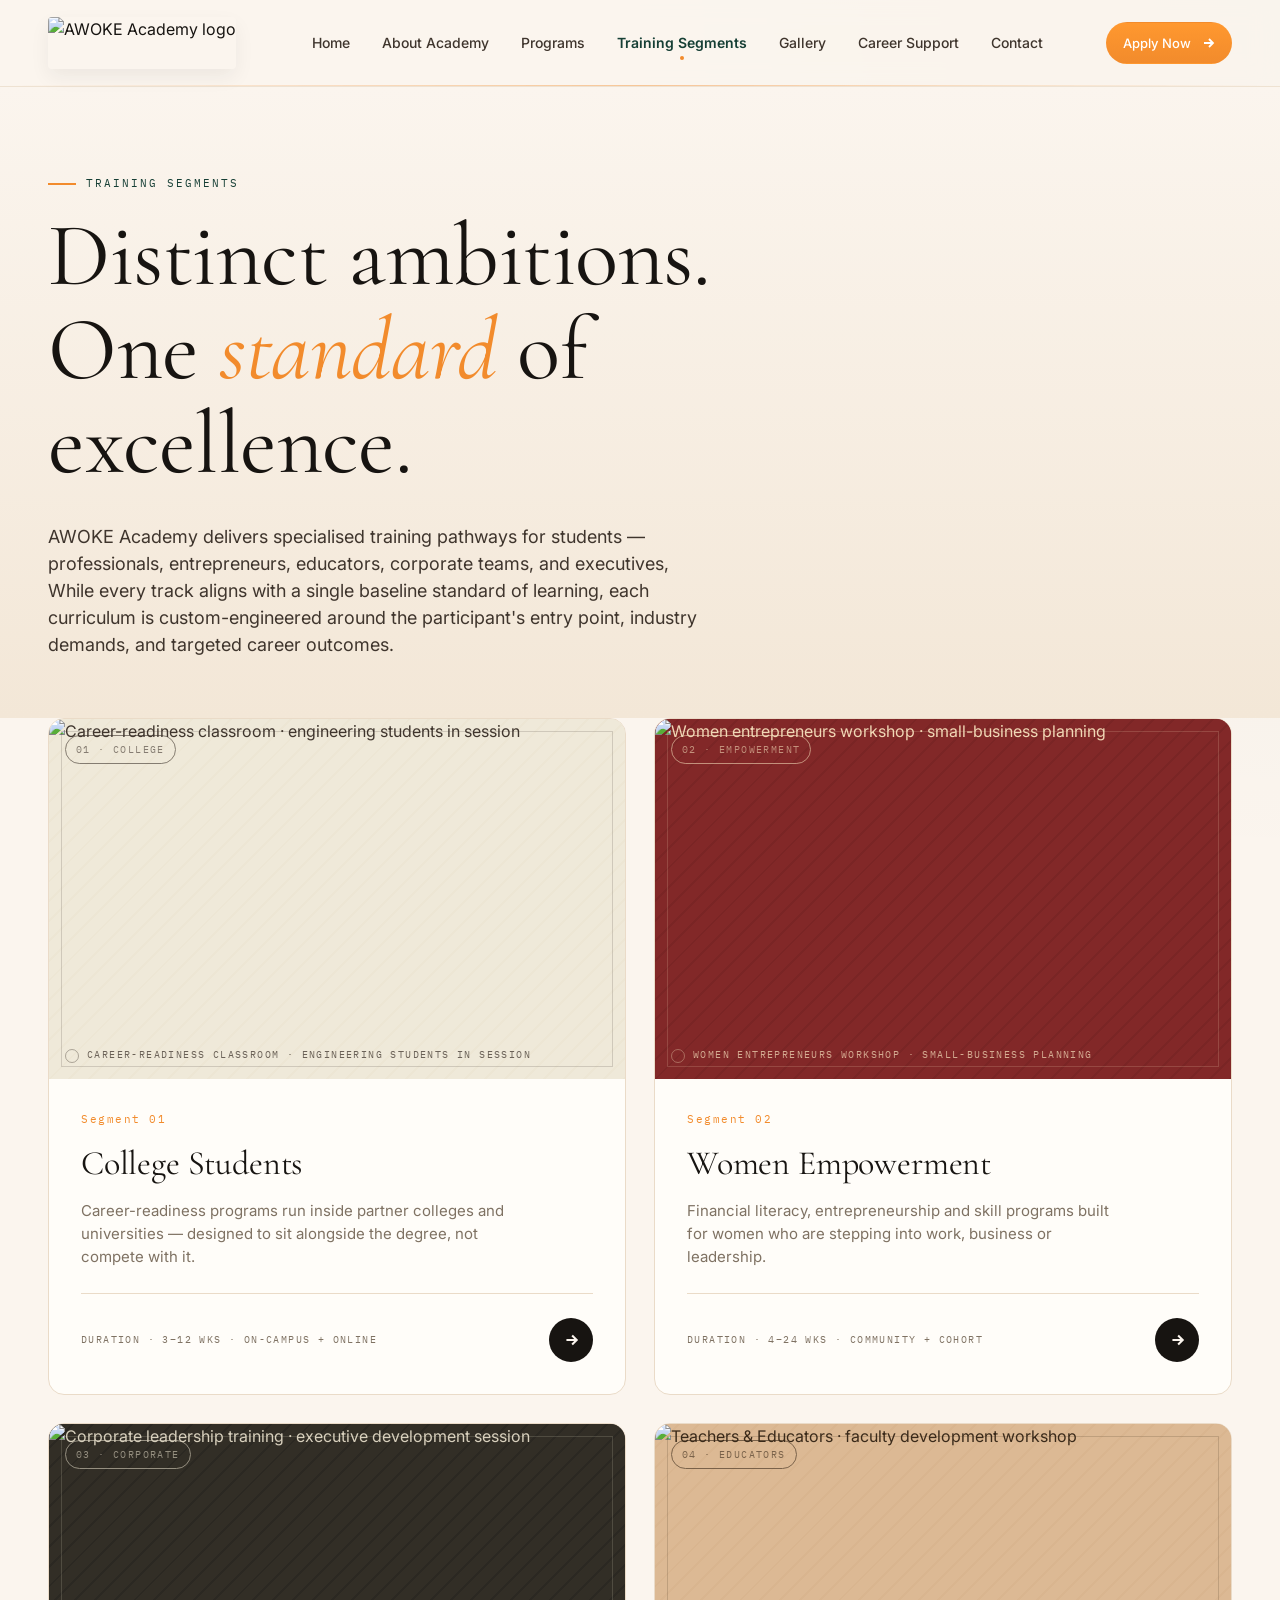
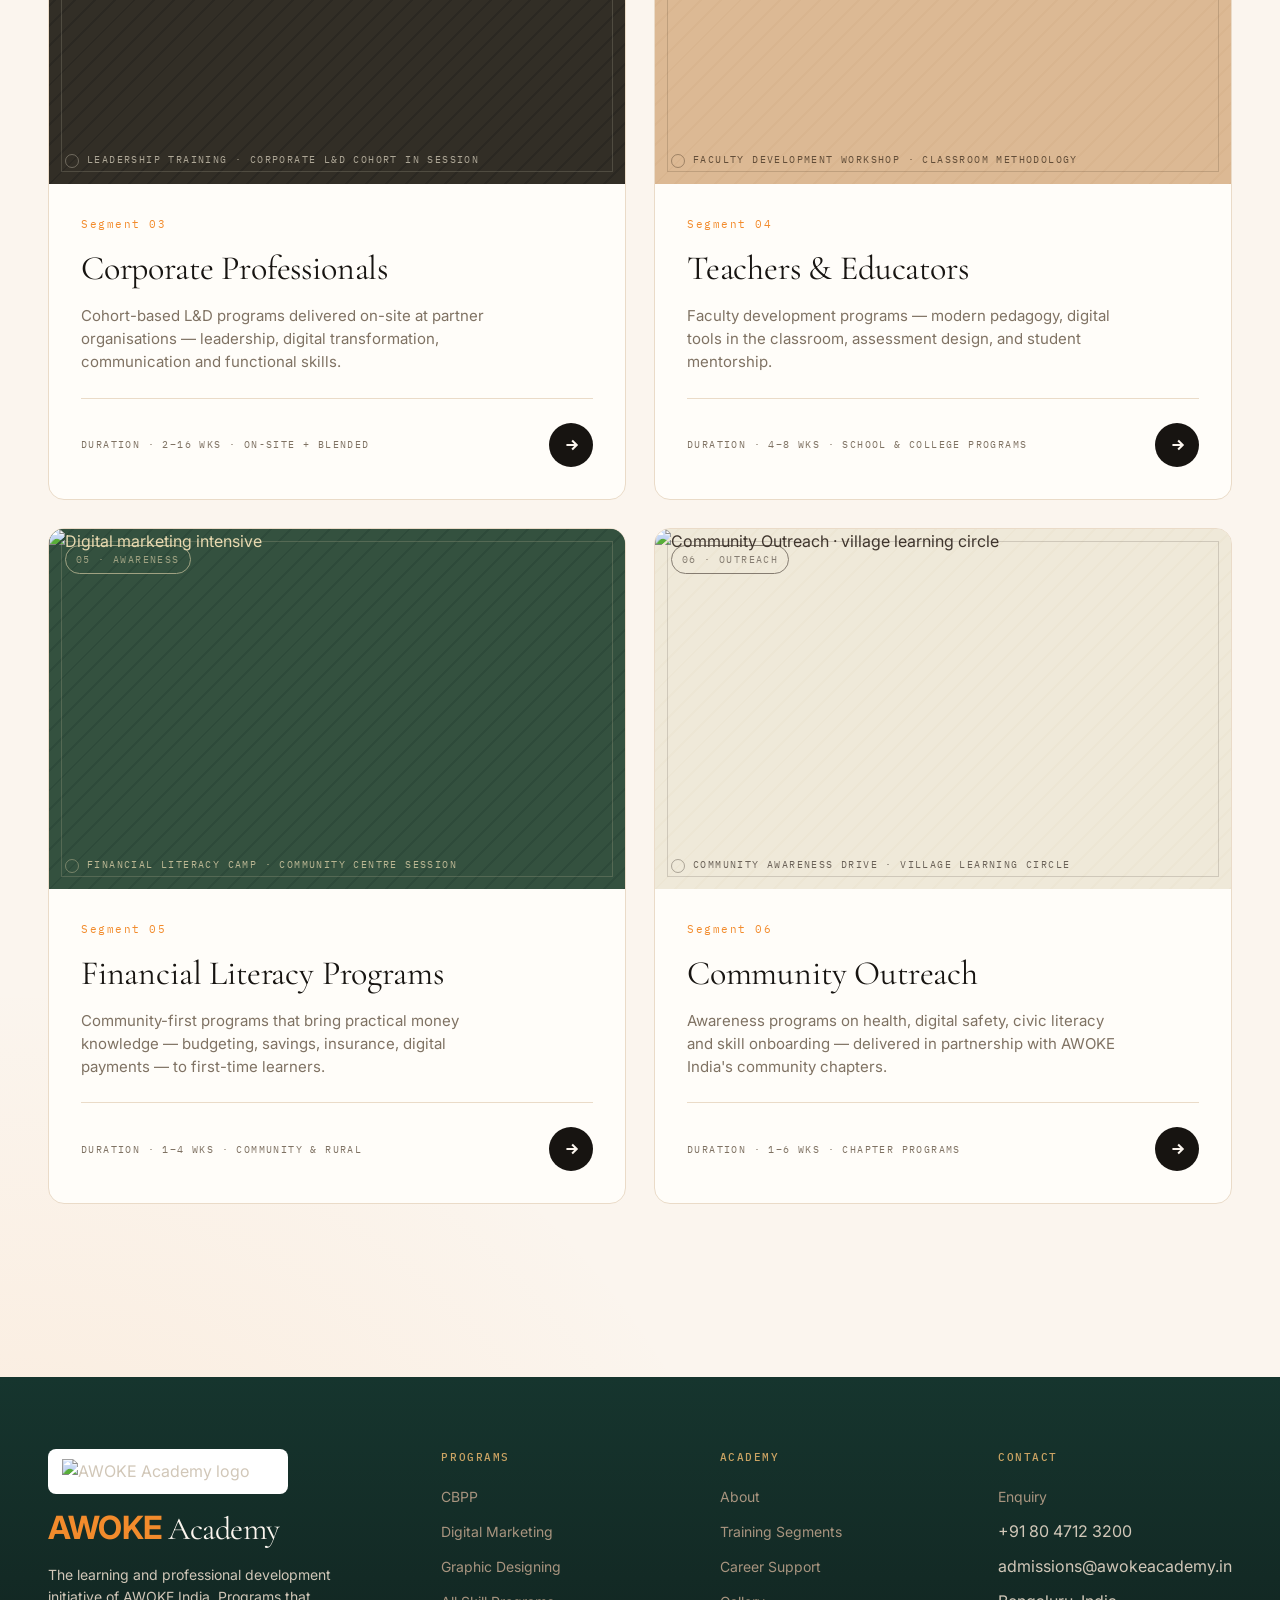
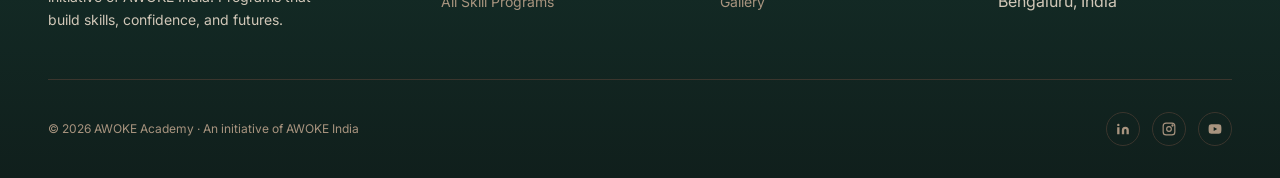
==== training-segments.html @ 103dbe8a "Add files via upload" ====
<!DOCTYPE html>
<html lang="en">
<head>
<meta charset="UTF-8">
<meta name="viewport" content="width=device-width, initial-scale=1.0">
<title>Training Segments — AWOKE Academy</title>
<link rel="stylesheet" href="styles.css">
</head>
<body data-screen-label="02 Training Segments">

<!-- HEADER -->
<header class="site-header">
  <div class="wrap row">
    <a href="index.html" class="logo" aria-label="AWOKE Academy home">
      <img src="assets/awoke-academy-logo.png" alt="AWOKE Academy logo">
      <span class="logo-lockup">
      </span>
    </a>
    <nav class="primary" aria-label="Primary">
      <a href="index.html" >Home</a>
      <a href="#about">About Academy</a>
      <a href="#programs">Programs</a>
      <a href="training-segments.html" class="active">Training Segments</a>
      <a href="#gallery">Gallery</a>
      <a href="#career">Career Support</a>
      <a href="index.html#contact">Contact</a>
    </nav>
    <a href="index.html#contact" class="btn primary sm">
      Apply Now
      <svg class="arrow" width="14" height="14" viewBox="0 0 14 14" fill="none" stroke="currentColor" stroke-width="1.8"><path d="M3 7h8M8 3l4 4-4 4"/></svg>
    </a>
  </div>
</header>

<!-- SEGMENT HERO -->
<section class="segment-hero">
  <div class="wrap">
    <span class="eyebrow">Training Segments</span>
    <h1 class="serif mt-4">
      Distinct ambitions.<br>
      One <em style="font-style:italic; color:var(--accent);">standard</em> of excellence.
    </h1>
    <p class="lede mt-8" style="max-width:60ch;">
      AWOKE Academy delivers specialised training pathways for students —
      professionals, entrepreneurs, educators, corporate teams, and executives,
      While every track aligns with a single baseline standard of learning,
      each curriculum is custom-engineered around the participant's entry point,
      industry demands, and targeted career outcomes.
    </p>
  </div>
</section>

<!-- SEGMENT GRID -->
<section class="tight" style="padding-top:0;">
  <div class="wrap">
    <div class="segments-grid">

      <!-- 1 -->
      <article class="segment-card" data-open="students">
        <div class="photo">
          <img src="Images/Classroom5.png" alt="Career-readiness classroom · engineering students in session">
          <span class="tag">01 · College</span>
          <span class="cap">Career-readiness classroom · engineering students in session</span>
        </div>
        <div class="body">
          <span class="num">Segment 01</span>
          <h3 class="serif">College Students</h3>
          <p>Career-readiness programs run inside partner colleges and universities — designed to sit alongside the degree, not compete with it.</p>
          <div class="foot">
            <span class="meta">Duration · 3–12 wks · On-Campus + Online</span>
            <span class="arrow-btn"><svg width="16" height="16" viewBox="0 0 14 14" fill="none" stroke="currentColor" stroke-width="1.8"><path d="M3 7h8M8 3l4 4-4 4"/></svg></span>
          </div>
        </div>
      </article>

      <!-- 2 -->
      <article class="segment-card" data-open="women">
        <div class="photo maroon">
        <img src="Images/discussion_pic.png"  alt="Women entrepreneurs workshop · small-business planning">
          <span class="tag">02 · Empowerment</span>
          <span class="cap">Women entrepreneurs workshop · small-business planning</span>
        </div>
        <div class="body">
          <span class="num">Segment 02</span>
          <h3 class="serif">Women Empowerment</h3>
          <p>Financial literacy, entrepreneurship and skill programs built for women who are stepping into work, business or leadership.</p>
          <div class="foot">
            <span class="meta">Duration · 4–24 wks · Community + Cohort</span>
            <span class="arrow-btn"><svg width="16" height="16" viewBox="0 0 14 14" fill="none" stroke="currentColor" stroke-width="1.8"><path d="M3 7h8M8 3l4 4-4 4"/></svg></span>
          </div>
        </div>
      </article>

      <!-- 3 -->
      <article class="segment-card" data-open="corporate">
        <div class="photo dark">
          <img src="Images/Training.png" alt="Corporate leadership training · executive development session">
          <span class="tag">03 · Corporate</span>
          <span class="cap">Leadership training · corporate L&amp;D cohort in session</span>
        </div>
        <div class="body">
          <span class="num">Segment 03</span>
          <h3 class="serif">Corporate Professionals</h3>
          <p>Cohort-based L&amp;D programs delivered on-site at partner organisations — leadership, digital transformation, communication and functional skills.</p>
          <div class="foot">
            <span class="meta">Duration · 2–16 wks · On-Site + Blended</span>
            <span class="arrow-btn"><svg width="16" height="16" viewBox="0 0 14 14" fill="none" stroke="currentColor" stroke-width="1.8"><path d="M3 7h8M8 3l4 4-4 4"/></svg></span>
          </div>
        </div>
      </article>

      <!-- 4 -->
      <article class="segment-card" data-open="teachers">
        <div class="photo warm">
          <img src="Images/Finance.png" alt="Teachers &amp; Educators · faculty development workshop">
          <span class="tag">04 · Educators</span>
          <span class="cap">Faculty development workshop · classroom methodology</span>
        </div>
        <div class="body">
          <span class="num">Segment 04</span>
          <h3 class="serif">Teachers &amp; Educators</h3>
          <p>Faculty development programs — modern pedagogy, digital tools in the classroom, assessment design, and student mentorship.</p>
          <div class="foot">
            <span class="meta">Duration · 4–8 wks · School &amp; College Programs</span>
            <span class="arrow-btn"><svg width="16" height="16" viewBox="0 0 14 14" fill="none" stroke="currentColor" stroke-width="1.8"><path d="M3 7h8M8 3l4 4-4 4"/></svg></span>
          </div>
        </div>
      </article>

      <!-- 5 -->
      <article class="segment-card" data-open="financial">
        <div class="photo forest">
          <img src="Images/Discussion.jpeg" alt="Digital marketing intensive">
          <span class="tag">05 · Awareness</span>
          <span class="cap">Financial literacy camp · community centre session</span>
        </div>
        <div class="body">
          <span class="num">Segment 05</span>
          <h3 class="serif">Financial Literacy Programs</h3>
          <p>Community-first programs that bring practical money knowledge — budgeting, savings, insurance, digital payments — to first-time learners.</p>
          <div class="foot">
            <span class="meta">Duration · 1–4 wks · Community &amp; Rural</span>
            <span class="arrow-btn"><svg width="16" height="16" viewBox="0 0 14 14" fill="none" stroke="currentColor" stroke-width="1.8"><path d="M3 7h8M8 3l4 4-4 4"/></svg></span>
          </div>
        </div>
      </article>

      <!-- 6 -->
      <article class="segment-card" data-open="community">
        <div class="photo">
          <img src="Images/Girls with Laptop.png" alt="Community Outreach · village learning circle">
          <span class="tag">06 · Outreach</span>
          <span class="cap">Community awareness drive · village learning circle</span>
        </div>
        <div class="body">
          <span class="num">Segment 06</span>
          <h3 class="serif">Community Outreach</h3>
          <p>Awareness programs on health, digital safety, civic literacy and skill onboarding — delivered in partnership with AWOKE India's community chapters.</p>
          <div class="foot">
            <span class="meta">Duration · 1–6 wks · Chapter Programs</span>
            <span class="arrow-btn"><svg width="16" height="16" viewBox="0 0 14 14" fill="none" stroke="currentColor" stroke-width="1.8"><path d="M3 7h8M8 3l4 4-4 4"/></svg></span>
          </div>
        </div>
      </article>

    </div>
  </div>
</section>

<!-- ============================================================
     FOOTER
     ============================================================ -->
<footer class="site-footer">
  <div class="wrap">
    <div class="footer-grid">
      <div class="footer-brand">
        <img src="assets/awoke-academy-logo.png" alt="AWOKE Academy logo">
        <h3><span style="color:var(--accent); font-family:var(--sans); font-weight:700;">AWOKE</span> Academy</h3>
        <p>The learning and professional development initiative of AWOKE India. Programs that build skills, confidence, and futures.</p>
      </div>
      <div class="footer-col">
        <h5>Programs</h5>
        <ul>
          <li><a href="index.html#programs">CBPP</a></li>
          <li><a href="index.html#programs">Digital Marketing</a></li>
          <li><a href="index.html#programs">Graphic Designing</a></li>
          <li><a href="index.html#skills">All Skill Programs</a></li>
        </ul>
      </div>
      <div class="footer-col">
        <h5>Academy</h5>
        <ul>
          <li><a href="index.html#about">About</a></li>
          <li><a href="training-segments.html">Training Segments</a></li>
          <li><a href="index.html#career">Career Support</a></li>
          <li><a href="index.html#gallery">Gallery</a></li>
        </ul>
      </div>
      <div class="footer-col">
        <h5>Contact</h5>
        <ul>
          <li><a href="index.html#contact">Enquiry</a></li>
          <li>+91 80 4712 3200</li>
          <li>admissions@awokeacademy.in</li>
          <li>Bengaluru, India</li>
        </ul>
      </div>
    </div>
    <div class="footer-bottom">
      <div>© 2026 AWOKE Academy · An initiative of AWOKE India</div>
      <div class="socials">
        <a href="#" aria-label="LinkedIn"><svg width="14" height="14" viewBox="0 0 24 24" fill="currentColor"><path d="M16 8a6 6 0 0 1 6 6v7h-4v-7a2 2 0 0 0-4 0v7h-4v-7a6 6 0 0 1 6-6zM2 9h4v12H2zM4 3a2 2 0 1 1 0 4 2 2 0 0 1 0-4z"/></svg></a>
        <a href="#" aria-label="Instagram"><svg width="14" height="14" viewBox="0 0 24 24" fill="none" stroke="currentColor" stroke-width="2"><rect x="2" y="2" width="20" height="20" rx="5"/><circle cx="12" cy="12" r="4"/><circle cx="18" cy="6" r="1" fill="currentColor"/></svg></a>
        <a href="#" aria-label="YouTube"><svg width="14" height="14" viewBox="0 0 24 24" fill="currentColor"><path d="M22.54 6.42a2.78 2.78 0 0 0-1.94-2C18.88 4 12 4 12 4s-6.88 0-8.6.46A2.78 2.78 0 0 0 1.46 6.42 29 29 0 0 0 1 12a29 29 0 0 0 .46 5.58 2.78 2.78 0 0 0 1.94 2C5.12 20 12 20 12 20s6.88 0 8.6-.46a2.78 2.78 0 0 0 1.94-2A29 29 0 0 0 23 12a29 29 0 0 0-.46-5.58zM9.75 15.5v-7l6 3.5-6 3.5z"/></svg></a>
      </div>
    </div>
  </div>
</footer>

<!-- ============================================================
     MODAL — SEGMENT DETAIL VIEW
     ============================================================ -->
<div class="modal-scrim" id="scrim" role="dialog" aria-modal="true" aria-labelledby="modal-title">
  <div class="modal" id="modal" style="position:relative;">
    <button class="modal-close" id="closeBtn" aria-label="Close">
      <svg width="18" height="18" viewBox="0 0 24 24" fill="none" stroke="currentColor" stroke-width="2"><path d="M18 6L6 18M6 6l12 12"/></svg>
    </button>
    <div id="modalContent"></div>
  </div>
</div>

<script>
const SEGMENTS = {
  students: {
    eyebrow: 'Segment 01 · College Students',
    title: 'Career readiness that begins on campus.',
    intro: `We partner with colleges to bring career-readiness programs directly into the classroom — bridging the gap between what a degree teaches and what a first role demands. Programs are delivered on-campus in cohort mode, with follow-through mentorship, portfolio building and placement support.`,
    photos: [
      { cls: '', tag: 'On Campus', cap: 'Career-readiness class in engineering college hall' },
      { cls: 'warm', tag: 'Workshop', cap: 'Communication skills workshop · role-play round' },
      { cls: 'maroon', tag: 'Placement', cap: 'Mock interview session · panel format' }
    ],
    areas: [
      'Resume, LinkedIn and personal-brand fundamentals',
      'Aptitude, reasoning and interview problem-solving',
      'Communication, presentation and group discussion practice',
      'Domain-specific skill primers (BFSI, tech, design, marketing)',
      'Live capstone projects with partner organisations',
      'Career counselling and long-term mentorship access'
    ],
    highlights: [
      { k: '35+', v: 'Partner colleges across India' },
      { k: '12', v: 'Cohorts run in the last academic year' },
      { k: '3–12', v: 'Weeks · flexible program lengths' },
      { k: 'On + Online', v: 'Hybrid delivery mode' }
    ]
  },
  women: {
    eyebrow: 'Segment 02 · Women Empowerment',
    title: 'Skills, confidence and the road to independence.',
    intro: `Programs designed with, and for, women stepping into work, business or leadership. From financial literacy for first-time earners to entrepreneurship tracks for small-business owners, this segment is grounded in AWOKE India's mission of access, awareness and awakening.`,
    photos: [
      { cls: 'maroon', tag: 'Empowerment', cap: 'Women entrepreneurs cohort · business planning workshop' },
      { cls: 'warm', tag: 'Community', cap: 'Financial literacy circle · community centre' },
      { cls: '', tag: 'Certification', cap: 'Certification ceremony · women graduates' }
    ],
    areas: [
      'Personal and household financial literacy',
      'Digital payments, banking and safe online transactions',
      'Small-business fundamentals — pricing, accounts, sales',
      'Entrepreneurship track — from idea to first customer',
      'Confidence, communication and public-speaking practice',
      'Community, network and long-term mentorship support'
    ],
    highlights: [
      { k: '18+', v: 'Community centres reached' },
      { k: '900+', v: 'Women participants over past year' },
      { k: '4–24', v: 'Weeks · program range' },
      { k: 'Chapter', v: 'Delivered with AWOKE India chapters' }
    ]
  },
  corporate: {
    eyebrow: 'Segment 03 · Corporate Professionals',
    title: 'Learning built around business outcomes.',
    intro: `Cohort-based L&D programs delivered on-site at partner organisations — bespoke curricula built around your team's real challenges, working alongside your HR and L&D leads to design outcomes-first learning experiences.`,
    photos: [
      { cls: 'dark', tag: 'On-Site', cap: 'Leadership workshop · corporate offsite' },
      { cls: '', tag: 'Blended', cap: 'Data literacy training · office training room' },
      { cls: 'forest', tag: 'Cohort', cap: 'Mid-management cohort · debrief round' }
    ],
    areas: [
      'Leadership and first-time manager development',
      'Communication, presentation and storytelling for business',
      'Data literacy, analytics and decision-making with data',
      'Digital transformation and AI-at-work basics',
      'Financial acumen for non-finance managers',
      'Bespoke functional skill tracks — designed on brief'
    ],
    highlights: [
      { k: '40+', v: 'Corporate partners engaged' },
      { k: 'Bespoke', v: 'Every program built to brief' },
      { k: '2–16', v: 'Weeks · flexible cohorts' },
      { k: 'On-Site', v: 'Delivered at your office' }
    ]
  },
  teachers: {
    eyebrow: 'Segment 04 · Teachers & Educators',
    title: 'Support for the people who shape everyone else.',
    intro: `Faculty development programs for school and college educators — modern pedagogy, digital tools in the classroom, assessment redesign and student mentorship. Delivered in partnership with school leadership and college departments.`,
    photos: [
      { cls: 'warm', tag: 'Faculty', cap: 'Faculty development day · methodology workshop' },
      { cls: '', tag: 'Digital', cap: 'Digital tools training · lab session' },
      { cls: 'maroon', tag: 'Community', cap: 'Educator network gathering · peer share' }
    ],
    areas: [
      'Modern pedagogy and active-learning techniques',
      'Digital tools for classrooms — from LMS to AI',
      'Assessment design, rubrics and feedback',
      'Mentorship, counselling and student wellbeing',
      'Content design for hybrid and online formats',
      'Peer network and educator community access'
    ],
    highlights: [
      { k: '25+', v: 'School & college partnerships' },
      { k: '400+', v: 'Educators trained in past year' },
      { k: '4–8', v: 'Weeks · program duration' },
      { k: 'Blended', v: 'On-site + online delivery' }
    ]
  },
  financial: {
    eyebrow: 'Segment 05 · Financial Literacy',
    title: 'Money knowledge, taken to where it\'s needed most.',
    intro: `Community-first programs that bring practical money knowledge — budgeting, savings, insurance, credit and digital payments — to first-time learners. Simple, plain-language, delivered where people are, in the languages they use.`,
    photos: [
      { cls: 'forest', tag: 'Community', cap: 'Financial literacy session · community centre' },
      { cls: '', tag: 'Rural', cap: 'Money-safety workshop · village learning circle' },
      { cls: 'warm', tag: 'Youth', cap: 'First-earners program · college students' }
    ],
    areas: [
      'Budgeting, savings and household money management',
      'Bank accounts, digital payments and safe transactions',
      'Insurance, credit and borrowing responsibly',
      'Investment basics — from RDs and MFs to SIPs',
      'Fraud awareness — phishing, scams and digital safety',
      'Money conversations for families and small groups'
    ],
    highlights: [
      { k: 'Free', v: 'Community programs at no cost' },
      { k: '30+', v: 'Districts covered' },
      { k: '1–4', v: 'Weeks · short-format' },
      { k: 'Multi-lingual', v: 'Delivered in local languages' }
    ]
  },
  community: {
    eyebrow: 'Segment 06 · Community Outreach',
    title: 'Awareness that meets people where they live.',
    intro: `AWOKE Academy's outreach segment brings short-format awareness programs to communities — health, digital safety, civic literacy and skill-onboarding — delivered in partnership with AWOKE India's on-ground chapters and volunteer network.`,
    photos: [
      { cls: '', tag: 'Outreach', cap: 'Community awareness drive · village square session' },
      { cls: 'maroon', tag: 'Youth', cap: 'Digital safety workshop · youth centre' },
      { cls: 'dark', tag: 'Health', cap: 'Health &amp; wellbeing session · community hall' }
    ],
    areas: [
      'Digital safety, privacy and everyday internet literacy',
      'Health, hygiene and preventive-care awareness',
      'Civic literacy — rights, entitlements and public services',
      'Skill-onboarding pathways for first-time earners',
      'Family &amp; community learning circles',
      'Volunteer-led follow-through with AWOKE India chapters'
    ],
    highlights: [
      { k: '60+', v: 'Community programs a year' },
      { k: 'Free', v: 'All outreach at zero cost' },
      { k: '1–6', v: 'Weeks · program length' },
      { k: 'Chapter-led', v: 'AWOKE India volunteers' }
    ]
  }
};

function renderSegment(key) {
  const s = SEGMENTS[key];
  if (!s) return '';
  return `
    <div class="sd-hero">
      <span class="eyebrow">${s.eyebrow}</span>
      <h2 class="serif" id="modal-title">${s.title}</h2>
      <p class="intro">${s.intro}</p>
    </div>
    <div class="sd-photos">
      ${s.photos.map(p => `
        <div class="photo ${p.cls}">
          <span class="tag">${p.tag}</span>
          <span class="cap">${p.cap}</span>
        </div>
      `).join('')}
    </div>
    <div class="sd-body">
      <div class="sd-block">
        <h4>Key Learning Areas</h4>
        <h3 class="serif">What you'll actually learn.</h3>
        <ul class="sd-list">
          ${s.areas.map(a => `<li>${a}</li>`).join('')}
        </ul>
      </div>
      <div class="sd-block">
        <h4>Program Highlights</h4>
        <h3 class="serif">The shape of the program.</h3>
        <div class="sd-highlights">
          ${s.highlights.map(h => `
            <div class="sd-hl">
              <div class="k serif">${h.k}</div>
              <div class="v">${h.v}</div>
            </div>
          `).join('')}
        </div>
      </div>
    </div>
    <div class="sd-cta">
      <p class="serif">Interested in bringing this program to your organisation or community?</p>
      <div class="flex gap-2">
        <a href="index.html#contact" class="btn primary">Enquire Now
          <svg class="arrow" width="14" height="14" viewBox="0 0 14 14" fill="none" stroke="currentColor" stroke-width="1.8"><path d="M3 7h8M8 3l4 4-4 4"/></svg>
        </a>
        <button class="btn ghost" onclick="closeModal()">Back to Segments</button>
      </div>
    </div>
  `;
}

const scrim = document.getElementById('scrim');
const modalContent = document.getElementById('modalContent');
const closeBtn = document.getElementById('closeBtn');

function openModal(key) {
  modalContent.innerHTML = renderSegment(key);
  scrim.classList.add('open');
  document.body.style.overflow = 'hidden';
  scrim.scrollTop = 0;
}
function closeModal() {
  scrim.classList.remove('open');
  document.body.style.overflow = '';
}
closeBtn.addEventListener('click', closeModal);
scrim.addEventListener('click', (e) => { if (e.target === scrim) closeModal(); });
document.addEventListener('keydown', (e) => { if (e.key === 'Escape') closeModal(); });

document.querySelectorAll('[data-open]').forEach(card => {
  card.addEventListener('click', () => openModal(card.dataset.open));
});
</script>

</body>
</html>
---- styles.css ----
/* =========================================================
   AWOKE Academy — Design System
   Warm institutional palette · Instrument Serif × Geist
   ========================================================= */

@import url('https://fonts.googleapis.com/css2?family=Cormorant+Garamond:wght@400;500;600;700&family=Inter:wght@300;400;500;600;700&family=IBM+Plex+Mono:wght@400;500&display=swap');

:root {
  --ink: #171411;
  --ink-2: #3f352d;
  --paper: #fbf5ee;
  --paper-2: #f3e7d7;
  --card: #fffdf9;
  --line: #eadbc8;
  --line-2: #d8c2aa;
  --muted: #7f7263;
  --muted-2: #a8947f;
  --accent: #f28b2c;
  --accent-dark: #dd7615;
  --gold: #caa363;
  --gold-soft: #edd4ae;
  --forest: #163f35;
  --forest-deep: #0f322a;

  --serif: 'Cormorant Garamond', 'Times New Roman', serif;
  --sans: 'Inter', -apple-system, system-ui, sans-serif;
  --mono: 'IBM Plex Mono', 'SF Mono', monospace;

  --radius-sm: 4px;
  --radius: 8px;
  --radius-lg: 16px;

  --shadow-sm: 0 1px 2px rgba(26, 24, 20, 0.04), 0 1px 3px rgba(26, 24, 20, 0.06);
  --shadow: 0 4px 12px rgba(26, 24, 20, 0.06), 0 2px 4px rgba(26, 24, 20, 0.04);
  --shadow-lg: 0 24px 48px -12px rgba(26, 24, 20, 0.18);

  --container: 1280px;
  --gutter: clamp(20px, 4vw, 48px);
}

* { box-sizing: border-box; margin: 0; padding: 0; }
html { scroll-behavior: smooth; }
body {
  font-family: var(--sans);
  background:
    radial-gradient(circle at top right, rgba(22, 63, 53, 0.06), transparent 24%),
    radial-gradient(circle at bottom left, rgba(242, 139, 44, 0.12), transparent 22%),
    var(--paper);
  color: var(--ink);
  font-size: 16px;
  line-height: 1.55;
  -webkit-font-smoothing: antialiased;
  text-rendering: optimizeLegibility;
}
a { color: inherit; text-decoration: none; }
button { font-family: inherit; cursor: pointer; border: none; background: none; color: inherit; }
img, svg { display: block; max-width: 100%; }

/* ---------- Typography ---------- */
.serif { font-family: var(--serif); font-weight: 400; letter-spacing: -0.005em; }
.mono { font-family: var(--mono); font-size: 12px; letter-spacing: 0.06em; text-transform: uppercase; color: var(--muted); }
.eyebrow {
  font-family: var(--mono);
  font-size: 11px;
  letter-spacing: 0.18em;
  text-transform: uppercase;
  color: var(--forest);
  display: inline-flex;
  align-items: center;
  gap: 10px;
}
.eyebrow::before {
  content: '';
  width: 28px; height: 2px;
  background: var(--accent);
}

h1, h2, h3, h4 { font-family: var(--serif); font-weight: 400; letter-spacing: -0.015em; line-height: 1.05; }
h1 { font-size: clamp(56px, 6.2vw, 90px); }
h2 { font-size: clamp(36px, 4.5vw, 60px); line-height: 1.02; }
h3 { font-size: clamp(24px, 2.4vw, 32px); line-height: 1.15; }
h4 { font-size: 20px; line-height: 1.25; }

.lede { font-size: 18px; line-height: 1.5; color: var(--ink-2); text-wrap: pretty; max-width: 60ch; }
.small { font-size: 13px; color: var(--muted); }

/* ---------- Layout ---------- */
.wrap { max-width: var(--container); margin: 0 auto; padding: 0 var(--gutter); }
section { padding: clamp(72px, 9vw, 128px) 0; }
section.tight { padding: clamp(48px, 6vw, 80px) 0; }
.divider { height: 1px; background: var(--line); }

/* ---------- Buttons ---------- */
.btn {
  display: inline-flex;
  align-items: center;
  gap: 10px;
  padding: 14px 22px;
  font-size: 14px;
  font-weight: 500;
  letter-spacing: 0.01em;
  border-radius: 999px;
  transition: transform .15s ease, background .15s ease, color .15s ease, box-shadow .15s ease;
  border: 1px solid transparent;
  white-space: nowrap;
}
.btn:hover { transform: translateY(-1px); }
.btn.primary { background: linear-gradient(180deg, #ff982f 0%, var(--accent) 100%); color: #fff; }
.btn.primary:hover { background: var(--accent-dark); box-shadow: 0 8px 20px rgba(138, 43, 43, 0.25); }
.btn.dark { background: linear-gradient(180deg, var(--forest) 0%, var(--forest-deep) 100%); color: var(--paper); box-shadow: 0 14px 28px rgba(22,63,53,.14); }
.btn.dark:hover { background: #000; }
.btn.ghost { border-color: rgba(23,20,17,.22); color: var(--ink); background: rgba(255,255,255,.76); backdrop-filter: blur(8px); }
.btn.ghost:hover { background: var(--ink); color: var(--paper); }
.btn.light { border-color: rgba(255,255,255,.4); color: #fff; background: transparent; }
.btn.light:hover { background: #fff; color: var(--ink); }
.btn.sm { padding: 10px 16px; font-size: 13px; }
.btn .arrow { transition: transform .2s ease; }
.btn:hover .arrow { transform: translateX(3px); }

.link-arrow {
  display: inline-flex;
  align-items: center;
  gap: 8px;
  font-size: 14px;
  font-weight: 500;
  color: var(--accent);
  border-bottom: 1px solid transparent;
  padding-bottom: 2px;
  transition: border-color .2s ease;
}
.link-arrow:hover { border-color: var(--accent); }
.link-arrow .arrow { transition: transform .2s ease; }
.link-arrow:hover .arrow { transform: translateX(3px); }

/* ---------- Placeholder Photo Blocks ----------
   Warm ivory with diagonal stripes + monospace caption
   describing the photo that should live here.
   -------------------------------------------- */
.photo {
  position: relative;
  background:
    repeating-linear-gradient(
      -45deg,
      #ede6d4 0 2px,
      #efe9d9 2px 14px
    );
  background-color: #ebe3cf;
  overflow: hidden;
  border-radius: var(--radius);
  color: var(--ink-2);
  isolation: isolate;
}
.photo.dark {
  background:
    repeating-linear-gradient(
      -45deg,
      #2b2822 0 2px,
      #322e26 2px 14px
    );
  background-color: #2b2822;
  color: #d8d0bd;
}
.photo.warm {
  background:
    repeating-linear-gradient(
      -45deg,
      #d9b58f 0 2px,
      #dcb994 2px 14px
    );
  background-color: #d0a97e;
  color: #3a2a1a;
}
.photo.maroon {
  background:
    repeating-linear-gradient(
      -45deg,
      #7a2525 0 2px,
      #822828 2px 14px
    );
  background-color: #7a2525;
  color: #f0d7b5;
}
.photo.forest {
  background:
    repeating-linear-gradient(
      -45deg,
      #2e4a3a 0 2px,
      #34513f 2px 14px
    );
  background-color: #2e4a3a;
  color: #e8d9b0;
}
.photo::after {
  content: '';
  position: absolute;
  inset: 12px;
  border: 1px solid currentColor;
  opacity: .18;
  border-radius: inherit;
  pointer-events: none;
}
.photo .cap {
  position: absolute;
  bottom: 16px;
  left: 16px;
  right: 16px;
  font-family: var(--mono);
  font-size: 10px;
  letter-spacing: 0.14em;
  text-transform: uppercase;
  opacity: 0.75;
  line-height: 1.6;
  display: flex;
  align-items: flex-end;
  gap: 8px;
}
.photo .cap::before {
  content: '';
  display: block;
  width: 12px;
  height: 12px;
  border: 1px solid currentColor;
  border-radius: 50%;
  flex-shrink: 0;
  opacity: .5;
}
.photo .tag {
  position: absolute;
  top: 16px;
  left: 16px;
  font-family: var(--mono);
  font-size: 10px;
  letter-spacing: 0.14em;
  text-transform: uppercase;
  padding: 6px 10px;
  border: 1px solid currentColor;
  border-radius: 999px;
  opacity: .6;
}

/* ---------- Header ---------- */
.site-header {
  position: sticky;
  top: 0;
  z-index: 50;
  background: rgba(251, 245, 238, 0.88);
  backdrop-filter: saturate(1.2) blur(14px);
  -webkit-backdrop-filter: saturate(1.2) blur(14px);
  border-bottom: 1px solid rgba(234,219,200,.75);
}
.site-header::after {
  content: '';
  position: absolute;
  inset: auto 0 0;
  height: 1px;
  background: linear-gradient(90deg, transparent, rgba(242,139,44,.45), transparent);
}
.site-header .row {
  display: flex;
  align-items: center;
  justify-content: space-between;
  gap: 24px;
  min-height: 86px;
  padding-top: 10px;
  padding-bottom: 10px;
}
.logo {
  display: inline-flex;
  align-items: center;
  gap: 14px;
}
.logo img {
  height: 52px;
  width: auto;
  border-radius: 4px;
  box-shadow: 0 8px 20px rgba(23,20,17,.06);
}
.logo-lockup {
  display: flex;
  flex-direction: column;
  gap: 2px;
}
.logo-title {
  display: inline-flex;
  align-items: baseline;
  gap: 8px;
  font-size: 30px;
  line-height: 1;
}
.logo .mark {
  font-family: var(--sans);
  font-weight: 700;
  font-size: 28px;
  letter-spacing: -0.04em;
  color: var(--accent);
}
.logo .academy-word {
  font-family: var(--serif);
  font-size: 34px;
  letter-spacing: -0.02em;
  color: var(--ink);
}
.logo .sub {
  font-family: var(--mono);
  font-size: 10px;
  letter-spacing: 0.18em;
  text-transform: uppercase;
  color: var(--muted);
}
nav.primary { display: flex; gap: 4px; align-items: center; flex-wrap: wrap; justify-content: center; }
nav.primary a {
  padding: 8px 14px;
  font-size: 14px;
  font-weight: 500;
  color: var(--ink-2);
  border-radius: 999px;
  transition: background .15s ease, color .15s ease;
  position: relative;
}
nav.primary a:hover { background: var(--paper-2); color: var(--ink); }
nav.primary a.active { color: var(--forest); font-weight: 600; }
nav.primary a.active::after {
  content: '';
  position: absolute;
  bottom: 2px;
  left: 50%;
  transform: translateX(-50%);
  width: 4px; height: 4px;
  background: var(--accent);
  border-radius: 50%;
}

/* ---------- Hero ---------- */
.hero {
  padding-top: clamp(48px, 6vw, 88px);
  padding-bottom: clamp(72px, 8vw, 120px);
  position: relative;
  overflow: hidden;
}
.hero::before {
  content: '';
  position: absolute;
  inset: -10% -8% auto auto;
  width: 420px;
  height: 420px;
  border-radius: 50%;
  background: radial-gradient(circle, rgba(22,63,53,.08), transparent 66%);
}
.hero::after {
  content: '';
  position: absolute;
  right: -80px;
  bottom: 36px;
  width: 460px;
  height: 280px;
  background: radial-gradient(circle at center, rgba(242,139,44,.12), transparent 62%);
  filter: blur(10px);
}
.hero-grid {
  display: grid;
  grid-template-columns: minmax(0, 1.08fr) minmax(380px, 0.92fr);
  gap: clamp(32px, 5vw, 72px);
  align-items: center;
  position: relative;
  z-index: 1;
}
.hero h1 {
  font-size: clamp(64px, 6.7vw, 102px);
  line-height: .94;
  margin-bottom: 26px;
  max-width: 10.5ch;
}
.hero h1 em {
  font-style: italic;
  color: var(--accent);
  font-weight: 400;
}
.hero .lede { font-size: 20px; margin-bottom: 38px; max-width: 34ch; color: #443a32; }
.hero-cta { display: flex; gap: 12px; flex-wrap: wrap; margin-bottom: 40px; }

.hero-photos {
  position: relative;
  height: 620px;
  isolation: isolate;
}
.hero-photos::before {
  content: '';
  position: absolute;
  inset: 28px 26px 42px 18px;
  border-radius: 36px;
  background: linear-gradient(180deg, rgba(255,255,255,.35), rgba(255,255,255,0));
  box-shadow: inset 0 0 0 1px rgba(234,219,200,.45);
}
.hero-photos .photo { position: absolute; }
.hero-photos .p1 {
  top: 18px; left: 34px;
  width: 58%; height: 64%;
  box-shadow: 0 20px 48px rgba(23,20,17,.10);
}
.hero-photos .p2 {
  bottom: 36px; right: 10px;
  width: 56%; height: 46%;
  border: 8px solid rgba(255,253,249,.9);
  box-shadow: 0 20px 48px rgba(23,20,17,.12);
}
.hero-photos .badge {
  position: absolute;
  top: 56%; left: 57%;
  background: linear-gradient(180deg, var(--forest) 0%, var(--forest-deep) 100%);
  color: var(--paper);
  padding: 20px 24px;
  border-radius: 14px;
  z-index: 3;
  font-family: var(--sans);
  font-size: 15px;
  line-height: 1.35;
  max-width: 236px;
  box-shadow: 0 22px 40px rgba(15,50,42,.32);
}
.hero-photos .badge .label {
  font-family: var(--mono);
  font-size: 10px;
  letter-spacing: 0.16em;
  text-transform: uppercase;
  color: var(--gold);
  margin-bottom: 6px;
}

/* ---------- Trust Bar ---------- */
.trust {
  border-top: 1px solid rgba(234,219,200,.8);
  border-bottom: 1px solid rgba(234,219,200,.8);
  background: rgba(255,250,245,.85);
  padding: 28px 0 34px;
}
.trust .wrap {
  background: rgba(255,255,255,.72);
  border: 1px solid rgba(234,219,200,.9);
  border-radius: 24px;
  padding-top: 22px;
  padding-bottom: 22px;
  box-shadow: 0 10px 30px rgba(23,20,17,.04);
}
.trust-grid {
  display: grid;
  grid-template-columns: repeat(4, 1fr);
  gap: 32px;
}
.trust-item {
  display: flex;
  gap: 14px;
  align-items: flex-start;
}
.trust-item .ico {
  width: 44px; height: 44px;
  flex-shrink: 0;
  border-radius: 50%;
  background: #fff;
  border: 1px solid rgba(234,219,200,.9);
  display: grid;
  place-items: center;
  color: var(--forest);
  box-shadow: 0 6px 16px rgba(23,20,17,.05);
}
.trust-item .txt { font-size: 14px; line-height: 1.4; color: var(--ink-2); }
.trust-item .txt strong { display: block; font-weight: 600; margin-bottom: 2px; color: var(--ink); }

/* ---------- Section header ---------- */
.section-head {
  display: grid;
  grid-template-columns: 1fr 1fr;
  gap: 48px;
  margin-bottom: 56px;
  align-items: end;
}
.section-head.center {
  grid-template-columns: 1fr;
  text-align: center;
  max-width: 720px;
  margin-left: auto;
  margin-right: auto;
}
.section-head.center .eyebrow { justify-content: center; }
.section-head h2 { max-width: 14ch; }
.section-head.center h2 { max-width: none; }

/* ---------- About section ---------- */
.about-grid {
  display: grid;
  grid-template-columns: 1fr 1fr;
  gap: clamp(48px, 6vw, 96px);
  align-items: center;
}
.about-photo {
  position: relative;
  aspect-ratio: 4/5;
}
.about-photo .photo { position: absolute; }
.about-photo .p1 { inset: 0 20% 20% 0; }
.about-photo .p2 { inset: 30% 0 0 30%; border: 8px solid var(--paper); }
.about-content .parent-link {
  display: inline-flex;
  align-items: center;
  gap: 10px;
  padding: 8px 14px;
  border: 1px solid var(--line-2);
  border-radius: 999px;
  font-size: 12px;
  color: var(--muted);
  margin-bottom: 24px;
  background: var(--card);
}
.about-content .parent-link strong { color: var(--ink); font-weight: 600; }
.about-content .pillars {
  display: grid;
  grid-template-columns: 1fr 1fr;
  gap: 20px;
  margin-top: 32px;
  padding-top: 32px;
  border-top: 1px solid var(--line);
}
.pillar h4 { font-family: var(--sans); font-size: 15px; font-weight: 600; margin-bottom: 4px; }
.pillar p { font-size: 13px; color: var(--muted); line-height: 1.5; }

/* ---------- Card grids ---------- */
.grid-6 {
  display: grid;
  grid-template-columns: repeat(3, 1fr);
  gap: 20px;
}
.grid-4 {
  display: grid;
  grid-template-columns: repeat(4, 1fr);
  gap: 20px;
}
.grid-3 {
  display: grid;
  grid-template-columns: repeat(3, 1fr);
  gap: 20px;
}
.grid-2 {
  display: grid;
  grid-template-columns: repeat(2, 1fr);
  gap: 24px;
}

/* ---------- Audience card (Who Can Join) ---------- */
.audience-card {
  background: var(--card);
  border: 1px solid var(--line);
  border-radius: var(--radius-lg);
  padding: 28px;
  transition: transform .2s ease, box-shadow .2s ease, border-color .2s ease;
  display: flex;
  flex-direction: column;
  min-height: 260px;
  position: relative;
  overflow: hidden;
}
.audience-card:hover {
  transform: translateY(-4px);
  box-shadow: var(--shadow-lg);
  border-color: var(--line-2);
}
.audience-card .num {
  font-family: var(--mono);
  font-size: 11px;
  color: var(--muted);
  letter-spacing: 0.14em;
  margin-bottom: 24px;
}
.audience-card .ico {
  width: 44px; height: 44px;
  border-radius: 12px;
  background: var(--paper-2);
  display: grid; place-items: center;
  color: var(--accent);
  margin-bottom: 20px;
}
.audience-card h3 { font-size: 26px; margin-bottom: 8px; }
.audience-card p { font-size: 14px; color: var(--muted); line-height: 1.55; flex: 1; }
.audience-card .tags {
  margin-top: 20px;
  display: flex; flex-wrap: wrap; gap: 6px;
}
.audience-card .tag {
  font-family: var(--mono);
  font-size: 10px;
  letter-spacing: 0.1em;
  text-transform: uppercase;
  padding: 4px 8px;
  background: var(--paper);
  border: 1px solid var(--line);
  border-radius: 4px;
  color: var(--muted);
}

/* ---------- Featured Programs ---------- */
.programs-section { background: var(--ink); color: var(--paper); }
.programs-section h2 { color: var(--paper); }
.programs-section .lede { color: var(--muted-2); }
.programs-section .eyebrow { color: var(--gold); }
.programs-section .eyebrow::before { background: var(--gold); }
.program-grid {
  display: grid;
  grid-template-columns: repeat(4, 1fr);
  gap: 20px;
}
.program-card {
  background: var(--ink-2);
  border: 1px solid #3a352d;
  border-radius: var(--radius-lg);
  overflow: hidden;
  display: flex;
  flex-direction: column;
  transition: transform .2s ease, border-color .2s ease;
}
.program-card:hover { transform: translateY(-4px); border-color: var(--gold); }
.program-card .photo { border-radius: 0; aspect-ratio: 4/3; }
.program-card .body { padding: 24px; flex: 1; display: flex; flex-direction: column; }
.program-card .meta {
  display: flex;
  gap: 12px;
  margin-bottom: 14px;
  font-family: var(--mono);
  font-size: 10px;
  letter-spacing: 0.12em;
  text-transform: uppercase;
  color: var(--muted-2);
}
.program-card .meta span { display: inline-flex; align-items: center; gap: 6px; }
.program-card .meta .dot { width: 3px; height: 3px; background: var(--muted-2); border-radius: 50%; }
.program-card h3 { color: var(--paper); font-size: 26px; margin-bottom: 10px; }
.program-card p { font-size: 14px; color: var(--muted-2); line-height: 1.5; margin-bottom: 20px; flex: 1; }
.program-card .foot {
  display: flex; justify-content: space-between; align-items: center;
  padding-top: 16px; border-top: 1px solid #3a352d;
}
.program-card .cert { font-size: 12px; color: var(--gold); }
.program-card .arrow-btn {
  width: 36px; height: 36px;
  border-radius: 50%;
  background: var(--paper);
  color: var(--ink);
  display: grid; place-items: center;
  transition: background .2s ease, transform .2s ease;
}
.program-card:hover .arrow-btn { background: var(--gold); transform: rotate(-45deg); }

.program-card.view-all {
  background: linear-gradient(135deg, #6a1f1f 0%, #8a2b2b 100%);
  border-color: var(--accent);
  align-items: flex-start;
  justify-content: space-between;
  padding: 32px;
}
.program-card.view-all .top { flex: 1; display: flex; flex-direction: column; justify-content: center; }
.program-card.view-all h3 { font-size: 34px; line-height: 1.1; }
.program-card.view-all .count { font-family: var(--mono); font-size: 11px; letter-spacing: 0.14em; color: var(--gold-soft); margin-bottom: 24px; }

/* ---------- Skill Development (tabs) ---------- */
.skill-tabs {
  display: flex;
  gap: 8px;
  flex-wrap: wrap;
  margin-bottom: 40px;
  padding-bottom: 24px;
  border-bottom: 1px solid var(--line);
}
.skill-tab {
  padding: 12px 20px;
  border-radius: 999px;
  font-size: 14px;
  font-weight: 500;
  border: 1px solid var(--line);
  background: var(--card);
  color: var(--ink-2);
  transition: all .15s ease;
  display: inline-flex;
  align-items: center;
  gap: 10px;
}
.skill-tab .count {
  font-family: var(--mono);
  font-size: 10px;
  color: var(--muted);
  background: var(--paper);
  padding: 2px 6px;
  border-radius: 4px;
}
.skill-tab:hover { border-color: var(--ink); }
.skill-tab.active { background: var(--ink); color: var(--paper); border-color: var(--ink); }
.skill-tab.active .count { background: rgba(255,255,255,0.15); color: var(--gold-soft); }

.skill-panel { display: none; }
.skill-panel.active { display: grid; grid-template-columns: repeat(3, 1fr); gap: 16px; }
.skill-item {
  padding: 20px;
  background: var(--card);
  border: 1px solid var(--line);
  border-radius: var(--radius);
  display: flex;
  gap: 14px;
  align-items: flex-start;
  transition: all .15s ease;
  cursor: pointer;
}
.skill-item:hover { border-color: var(--accent); background: #fff; transform: translateX(2px); }
.skill-item .dot {
  width: 6px; height: 6px; border-radius: 50%;
  background: var(--accent);
  margin-top: 8px;
  flex-shrink: 0;
}
.skill-item .name { font-weight: 600; font-size: 15px; margin-bottom: 2px; }
.skill-item .desc { font-size: 13px; color: var(--muted); line-height: 1.4; }
.skill-item .dur { font-family: var(--mono); font-size: 10px; color: var(--muted); margin-left: auto; padding-top: 4px; }

/* ---------- Why Choose ---------- */
.why-grid {
  display: grid;
  grid-template-columns: repeat(3, 1fr);
  gap: 0;
  border-top: 1px solid var(--line);
  border-left: 1px solid var(--line);
}
.why-card {
  padding: 40px;
  border-right: 1px solid var(--line);
  border-bottom: 1px solid var(--line);
  background: var(--card);
  transition: background .2s ease;
}
.why-card:hover { background: var(--paper); }
.why-card .ico {
  width: 48px; height: 48px;
  color: var(--accent);
  margin-bottom: 24px;
}
.why-card h4 { font-family: var(--serif); font-size: 24px; margin-bottom: 10px; }
.why-card p { font-size: 14px; color: var(--muted); line-height: 1.55; }

/* ---------- Learning Beyond Classrooms ---------- */
.lbc {
  background: var(--paper-2);
}
.lbc-grid {
  display: grid;
  grid-template-columns: 1fr 1.2fr;
  gap: clamp(40px, 5vw, 80px);
  align-items: stretch;
}
.lbc-left { display: flex; flex-direction: column; justify-content: space-between; }
.lbc-cats {
  display: flex;
  flex-direction: column;
  gap: 8px;
  margin-top: 32px;
}
.lbc-cat {
  display: flex;
  align-items: center;
  gap: 16px;
  padding: 18px 20px;
  background: var(--card);
  border: 1px solid var(--line);
  border-radius: var(--radius);
  cursor: pointer;
  transition: all .2s ease;
  text-align: left;
  width: 100%;
}
.lbc-cat:hover { border-color: var(--ink); }
.lbc-cat.active {
  background: var(--ink);
  color: var(--paper);
  border-color: var(--ink);
}
.lbc-cat .num {
  font-family: var(--mono);
  font-size: 11px;
  letter-spacing: 0.14em;
  color: var(--muted);
  min-width: 24px;
}
.lbc-cat.active .num { color: var(--gold); }
.lbc-cat .label { flex: 1; font-weight: 500; font-size: 15px; }
.lbc-cat .arr { opacity: 0; transition: opacity .2s ease; }
.lbc-cat.active .arr { opacity: 1; }

.lbc-photo {
  position: relative;
  min-height: 540px;
}
.lbc-photo .photo {
  position: absolute; inset: 0;
  display: none;
}
.lbc-photo .photo.active { display: block; }

/* ---------- Gallery ---------- */
.gallery-grid {
  display: grid;
  grid-template-columns: repeat(4, 1fr);
  grid-template-rows: 220px 220px;
  gap: 12px;
}
.gallery-grid .photo { border-radius: var(--radius); }
.gallery-grid .g1 { grid-column: span 2; grid-row: span 2; }
.gallery-grid .g2 {}
.gallery-grid .g3 {}
.gallery-grid .g4 { grid-column: span 2; }

/* ---------- Timeline ---------- */
.timeline-section { background: var(--ink); color: var(--paper); }
.timeline-section h2 { color: var(--paper); }
.timeline-section .lede { color: var(--muted-2); }
.timeline-section .eyebrow { color: var(--gold); }
.timeline-section .eyebrow::before { background: var(--gold); }
.timeline {
  display: grid;
  grid-template-columns: repeat(6, 1fr);
  gap: 0;
  margin-top: 24px;
  position: relative;
}
.timeline::before {
  content: '';
  position: absolute;
  top: 22px;
  left: 8%;
  right: 8%;
  height: 1px;
  background: linear-gradient(to right, transparent, var(--gold) 20%, var(--gold) 80%, transparent);
  opacity: 0.4;
}
.tl-step {
  padding: 0 12px;
  text-align: left;
  position: relative;
}
.tl-step .dot {
  width: 44px; height: 44px;
  border-radius: 50%;
  background: var(--ink-2);
  border: 1px solid var(--gold);
  display: grid; place-items: center;
  font-family: var(--serif);
  font-size: 20px;
  color: var(--gold);
  margin-bottom: 20px;
  position: relative;
  z-index: 2;
}
.tl-step h4 { font-family: var(--serif); font-size: 22px; margin-bottom: 8px; color: var(--paper); }
.tl-step p { font-size: 13px; color: var(--muted-2); line-height: 1.5; }

/* ---------- Career Support ---------- */
.career-grid {
  display: grid;
  grid-template-columns: repeat(3, 1fr);
  gap: 20px;
}
.career-card {
  background: var(--card);
  border: 1px solid var(--line);
  border-radius: var(--radius-lg);
  padding: 32px;
  position: relative;
  transition: all .2s ease;
  overflow: hidden;
}
.career-card:hover { border-color: var(--accent); box-shadow: var(--shadow); transform: translateY(-2px); }
.career-card .ico {
  width: 44px; height: 44px;
  color: var(--accent);
  margin-bottom: 20px;
}
.career-card h4 { font-family: var(--serif); font-size: 22px; margin-bottom: 8px; }
.career-card p { font-size: 14px; color: var(--muted); line-height: 1.5; margin-bottom: 20px; }
.career-card .features { display: flex; flex-direction: column; gap: 6px; }
.career-card .features li {
  list-style: none;
  font-size: 13px;
  color: var(--ink-2);
  padding-left: 18px;
  position: relative;
}
.career-card .features li::before {
  content: '';
  position: absolute;
  left: 0; top: 8px;
  width: 8px; height: 1px;
  background: var(--accent);
}

/* ---------- Events ---------- */
.events-grid {
  display: grid;
  grid-template-columns: repeat(3, 1fr);
  gap: 24px;
}
.event-card {
  background: var(--card);
  border: 1px solid var(--line);
  border-radius: var(--radius-lg);
  overflow: hidden;
  transition: all .2s ease;
}
.event-card:hover { transform: translateY(-4px); box-shadow: var(--shadow-lg); }
.event-card .photo { border-radius: 0; aspect-ratio: 16/10; }
.event-card .body { padding: 24px; }
.event-card .date {
  font-family: var(--mono);
  font-size: 11px;
  letter-spacing: 0.14em;
  text-transform: uppercase;
  color: var(--accent);
  margin-bottom: 12px;
  display: flex;
  gap: 12px;
  align-items: center;
}
.event-card .date .dot { width: 3px; height: 3px; border-radius: 50%; background: var(--accent); }
.event-card h4 { font-size: 22px; margin-bottom: 8px; }
.event-card p { font-size: 14px; color: var(--muted); line-height: 1.5; }
.event-card .foot {
  margin-top: 20px;
  padding-top: 16px;
  border-top: 1px solid var(--line);
  display: flex;
  justify-content: space-between;
  align-items: center;
  font-size: 13px;
  color: var(--muted);
}

/* ---------- FAQ ---------- */
.faq-list { max-width: 860px; margin: 0 auto; }
.faq-item {
  border-bottom: 1px solid var(--line);
  padding: 20px 0;
}
.faq-q {
  display: flex;
  justify-content: space-between;
  align-items: center;
  width: 100%;
  text-align: left;
  font-family: var(--serif);
  font-size: 22px;
  padding: 8px 0;
  gap: 24px;
}
.faq-q .plus {
  width: 32px; height: 32px;
  border-radius: 50%;
  border: 1px solid var(--ink);
  display: grid; place-items: center;
  flex-shrink: 0;
  transition: transform .2s ease, background .2s ease, color .2s ease;
  font-family: var(--sans);
  font-size: 18px;
  font-weight: 300;
}
.faq-item.open .faq-q .plus { background: var(--ink); color: var(--paper); transform: rotate(45deg); }
.faq-a {
  max-height: 0;
  overflow: hidden;
  transition: max-height .3s ease, padding .3s ease;
  color: var(--muted);
  font-size: 15px;
  line-height: 1.6;
  max-width: 60ch;
}
.faq-item.open .faq-a {
  max-height: 240px;
  padding: 12px 0 8px;
}

/* ---------- Contact ---------- */
.contact-grid {
  display: grid;
  grid-template-columns: 1fr 1fr;
  gap: clamp(32px, 4vw, 64px);
  align-items: start;
}
.contact-form { display: flex; flex-direction: column; gap: 16px; }
.field { display: flex; flex-direction: column; gap: 6px; }
.field label {
  font-family: var(--mono);
  font-size: 10px;
  letter-spacing: 0.14em;
  text-transform: uppercase;
  color: var(--muted);
}
.field input, .field select, .field textarea {
  padding: 14px 16px;
  border: 1px solid var(--line-2);
  border-radius: var(--radius);
  background: var(--card);
  font-family: inherit;
  font-size: 15px;
  color: var(--ink);
  transition: border-color .15s ease;
}
.field input:focus, .field select:focus, .field textarea:focus {
  outline: none;
  border-color: var(--accent);
}
.two-col { display: grid; grid-template-columns: 1fr 1fr; gap: 16px; }
.contact-info {
  background: var(--paper-2);
  border-radius: var(--radius-lg);
  padding: 32px;
}
.contact-info h3 { font-size: 28px; margin-bottom: 8px; }
.contact-info .map {
  aspect-ratio: 16/10;
  margin: 24px 0;
  border-radius: var(--radius);
  overflow: hidden;
  position: relative;
  background:
    radial-gradient(circle at 30% 40%, #d8d0bd 0 3px, transparent 4px),
    radial-gradient(circle at 60% 65%, #d8d0bd 0 3px, transparent 4px),
    linear-gradient(120deg, #ede6d4 0%, #e5dfd2 100%);
}
.contact-info .map::before {
  content: '';
  position: absolute;
  inset: 0;
  background-image:
    linear-gradient(to right, rgba(122, 115, 101, 0.15) 1px, transparent 1px),
    linear-gradient(to bottom, rgba(122, 115, 101, 0.15) 1px, transparent 1px);
  background-size: 40px 40px;
}
.contact-info .map::after {
  content: '';
  position: absolute;
  left: 45%; top: 50%;
  width: 18px; height: 18px;
  background: var(--accent);
  border-radius: 50% 50% 50% 0;
  transform: translate(-50%, -100%) rotate(-45deg);
  box-shadow: 0 4px 8px rgba(0,0,0,0.15);
}
.contact-lines { display: flex; flex-direction: column; gap: 16px; }
.contact-line {
  display: flex;
  gap: 14px;
  align-items: flex-start;
  padding: 12px 0;
  border-top: 1px solid var(--line);
}
.contact-line:first-child { border-top: none; padding-top: 0; }
.contact-line .ico { width: 20px; height: 20px; color: var(--accent); margin-top: 2px; flex-shrink: 0; }
.contact-line .lbl { font-family: var(--mono); font-size: 10px; letter-spacing: 0.14em; text-transform: uppercase; color: var(--muted); margin-bottom: 2px; }
.contact-line .val { font-size: 15px; color: var(--ink); }

/* ---------- Footer ---------- */
footer.site-footer {
  background: linear-gradient(180deg, #16352e 0%, #101f1c 100%);
  color: #d1c7b8;
  padding: 72px 0 32px;
}
.footer-grid {
  display: grid;
  grid-template-columns: 1.5fr 1fr 1fr 1fr;
  gap: 48px;
  margin-bottom: 48px;
}
.footer-brand { display: flex; flex-direction: column; gap: 16px; }
.footer-brand img { width: min(240px, 100%); background: #fff; border-radius: 8px; padding: 10px 14px; }
.footer-brand h3 {
  font-family: var(--serif);
  font-size: 32px;
  color: var(--paper);
  margin-bottom: 0;
}
.footer-brand p { font-size: 14px; max-width: 32ch; line-height: 1.6; }
.footer-col h5 {
  font-family: var(--mono);
  font-size: 11px;
  letter-spacing: 0.14em;
  text-transform: uppercase;
  color: var(--gold);
  margin-bottom: 18px;
  font-weight: 500;
}
.footer-col ul { list-style: none; display: flex; flex-direction: column; gap: 10px; }
.footer-col a { font-size: 14px; color: var(--muted-2); transition: color .15s ease; }
.footer-col a:hover { color: var(--paper); }
.footer-bottom {
  padding-top: 32px;
  border-top: 1px solid #3a352d;
  display: flex;
  justify-content: space-between;
  align-items: center;
  font-size: 12px;
  color: var(--muted-2);
}
.footer-bottom .socials { display: flex; gap: 12px; }
.footer-bottom .socials a {
  width: 34px; height: 34px;
  border: 1px solid #3a352d;
  border-radius: 50%;
  display: grid; place-items: center;
  transition: all .2s ease;
}
.footer-bottom .socials a:hover { background: var(--gold); color: var(--ink); border-color: var(--gold); }

/* ---------- Modal (used on segments page) ---------- */
.modal-scrim {
  position: fixed; inset: 0;
  background: rgba(26, 24, 20, 0.55);
  backdrop-filter: blur(4px);
  z-index: 100;
  opacity: 0;
  pointer-events: none;
  transition: opacity .25s ease;
  display: grid;
  place-items: start center;
  padding: 40px 20px;
  overflow-y: auto;
}
.modal-scrim.open { opacity: 1; pointer-events: auto; }
.modal {
  background: var(--paper);
  border-radius: var(--radius-lg);
  max-width: 1080px;
  width: 100%;
  overflow: hidden;
  box-shadow: var(--shadow-lg);
  transform: translateY(20px);
  transition: transform .3s ease;
}
.modal-scrim.open .modal { transform: translateY(0); }
.modal-close {
  position: absolute;
  top: 24px; right: 24px;
  width: 44px; height: 44px;
  border-radius: 50%;
  background: var(--ink);
  color: var(--paper);
  display: grid; place-items: center;
  z-index: 5;
  font-size: 20px;
}

/* ---------- Utility ---------- */
.mt-8 { margin-top: 32px; }
.mt-4 { margin-top: 16px; }
.center { text-align: center; }
.flex { display: flex; }
.gap-4 { gap: 16px; }
.gap-2 { gap: 8px; }
.items-center { align-items: center; }
.justify-between { justify-content: space-between; }

/* ---------- Segment listing (training-segments.html) ---------- */
.segment-hero {
  padding: 80px 0 60px;
  background: linear-gradient(180deg, var(--paper) 0%, var(--paper-2) 100%);
}
.segment-hero h1 { font-size: clamp(56px, 7vw, 96px); max-width: 16ch; margin-bottom: 24px; }

.segments-grid {
  display: grid;
  grid-template-columns: repeat(2, 1fr);
  gap: 28px;
  padding-bottom: 96px;
}
.segment-card {
  background: var(--card);
  border-radius: var(--radius-lg);
  overflow: hidden;
  cursor: pointer;
  transition: all .3s ease;
  border: 1px solid var(--line);
  display: flex;
  flex-direction: column;
}
.segment-card:hover {
  transform: translateY(-6px);
  box-shadow: var(--shadow-lg);
  border-color: var(--line-2);
}
.segment-card .photo {
  aspect-ratio: 16/10;
  border-radius: 0;
}
.segment-card .body { padding: 32px; display: flex; flex-direction: column; gap: 16px; }
.segment-card .num {
  font-family: var(--mono);
  font-size: 11px;
  letter-spacing: 0.14em;
  color: var(--accent);
}
.segment-card h3 { font-size: 34px; }
.segment-card p { font-size: 15px; color: var(--muted); line-height: 1.55; max-width: 48ch; }
.segment-card .foot {
  display: flex;
  justify-content: space-between;
  align-items: center;
  margin-top: 8px;
  padding-top: 24px;
  border-top: 1px solid var(--line);
}
.segment-card .foot .meta { font-family: var(--mono); font-size: 10px; letter-spacing: 0.14em; text-transform: uppercase; color: var(--muted); }
.segment-card .foot .arrow-btn {
  width: 44px; height: 44px;
  border-radius: 50%;
  background: var(--ink);
  color: var(--paper);
  display: grid; place-items: center;
  transition: all .2s ease;
}
.segment-card:hover .foot .arrow-btn { background: var(--accent); transform: rotate(-45deg); }

/* ---------- Segment detail (inside modal) ---------- */
.sd-hero {
  position: relative;
  padding: 48px 48px 40px;
  background: var(--ink);
  color: var(--paper);
}
.sd-hero .eyebrow { color: var(--gold); }
.sd-hero .eyebrow::before { background: var(--gold); }
.sd-hero h2 { color: var(--paper); font-size: clamp(40px, 5vw, 64px); max-width: 18ch; margin-top: 12px; }
.sd-hero .intro { color: var(--muted-2); max-width: 62ch; margin-top: 20px; font-size: 17px; }

.sd-photos {
  display: grid;
  grid-template-columns: 1.4fr 1fr 1fr;
  gap: 12px;
  padding: 40px 48px;
  background: var(--paper-2);
}
.sd-photos .photo { aspect-ratio: 4/3; }
.sd-photos .photo:first-child { aspect-ratio: auto; height: 100%; grid-row: span 2; }
.sd-photos { grid-template-rows: 1fr 1fr; }

.sd-body { padding: 48px; display: grid; grid-template-columns: 1fr 1fr; gap: 48px; }
.sd-block h4 { font-family: var(--mono); font-size: 11px; letter-spacing: 0.14em; text-transform: uppercase; color: var(--accent); margin-bottom: 20px; font-weight: 500; }
.sd-block h3 { font-size: 28px; margin-bottom: 16px; }
.sd-list { list-style: none; display: flex; flex-direction: column; gap: 14px; }
.sd-list li {
  padding-left: 32px;
  position: relative;
  font-size: 15px;
  color: var(--ink-2);
  line-height: 1.5;
}
.sd-list li::before {
  content: '';
  position: absolute;
  left: 0; top: 8px;
  width: 18px; height: 1px;
  background: var(--accent);
}
.sd-highlights {
  display: grid;
  grid-template-columns: repeat(2, 1fr);
  gap: 16px;
  margin-top: 16px;
}
.sd-hl {
  padding: 20px;
  background: var(--paper);
  border-radius: var(--radius);
  border: 1px solid var(--line);
}
.sd-hl .k { font-family: var(--serif); font-size: 34px; color: var(--accent); line-height: 1; margin-bottom: 6px; }
.sd-hl .v { font-size: 12px; color: var(--muted); line-height: 1.4; }
.sd-cta {
  padding: 32px 48px 48px;
  background: var(--paper-2);
  display: flex;
  justify-content: space-between;
  align-items: center;
  gap: 24px;
  flex-wrap: wrap;
}
.sd-cta p { font-family: var(--serif); font-size: 24px; max-width: 32ch; }

/* ---------- Responsive ---------- */
@media (max-width: 1024px) {
  .hero-grid, .about-grid, .lbc-grid, .contact-grid { grid-template-columns: 1fr; }
  .hero-photos { height: 480px; }
  .grid-6, .grid-4, .grid-3, .program-grid, .career-grid, .events-grid, .why-grid { grid-template-columns: repeat(2, 1fr); }
  .segments-grid { grid-template-columns: 1fr; }
  .timeline { grid-template-columns: repeat(3, 1fr); row-gap: 32px; }
  .timeline::before { display: none; }
  .footer-grid { grid-template-columns: 1fr 1fr; }
  .section-head { grid-template-columns: 1fr; }
  .gallery-grid { grid-template-columns: repeat(2, 1fr); grid-template-rows: auto; }
  .gallery-grid .g1 { grid-column: span 2; }
  .gallery-grid .g4 { grid-column: span 2; }
  .sd-body { grid-template-columns: 1fr; padding: 32px; }
  .sd-photos { grid-template-columns: 1fr 1fr; padding: 24px; }
  .sd-hero { padding: 32px; }
  nav.primary { display: none; }
}
@media (max-width: 640px) {
  .grid-6, .grid-4, .grid-3, .program-grid, .career-grid, .events-grid, .why-grid, .skill-panel.active { grid-template-columns: 1fr; }
  .footer-grid { grid-template-columns: 1fr; }
  .timeline { grid-template-columns: 1fr; }
  .two-col { grid-template-columns: 1fr; }
}


@media (max-width: 1120px) {
  .site-header .row { flex-wrap: wrap; justify-content: center; }
  .logo { width: 100%; justify-content: center; }
  nav.primary { order: 3; width: 100%; }
  .site-header .btn.sm { order: 2; }
}

@media (max-width: 980px) {
  .hero-grid, .about-grid, .section-head, .lbc-grid, .footer-grid, .trust-grid { grid-template-columns: 1fr; }
  .hero h1 { max-width: 12ch; }
  .hero-photos { height: 520px; }
}

@media (max-width: 720px) {
  .logo { align-items: flex-start; }
  .logo img { height: 42px; }
  .logo-title { font-size: 26px; }
  .logo .academy-word { font-size: 28px; }
  .hero h1 { font-size: clamp(48px, 15vw, 76px); }
  .hero .lede { font-size: 17px; }
  .hero-photos { height: 420px; }
  .hero-photos .p1 { left: 0; width: 62%; }
  .hero-photos .p2 { right: 0; width: 60%; }
  .hero-photos .badge { left: 46%; top: 53%; max-width: 180px; padding: 16px 18px; }
  .trust .wrap { border-radius: 18px; }
}
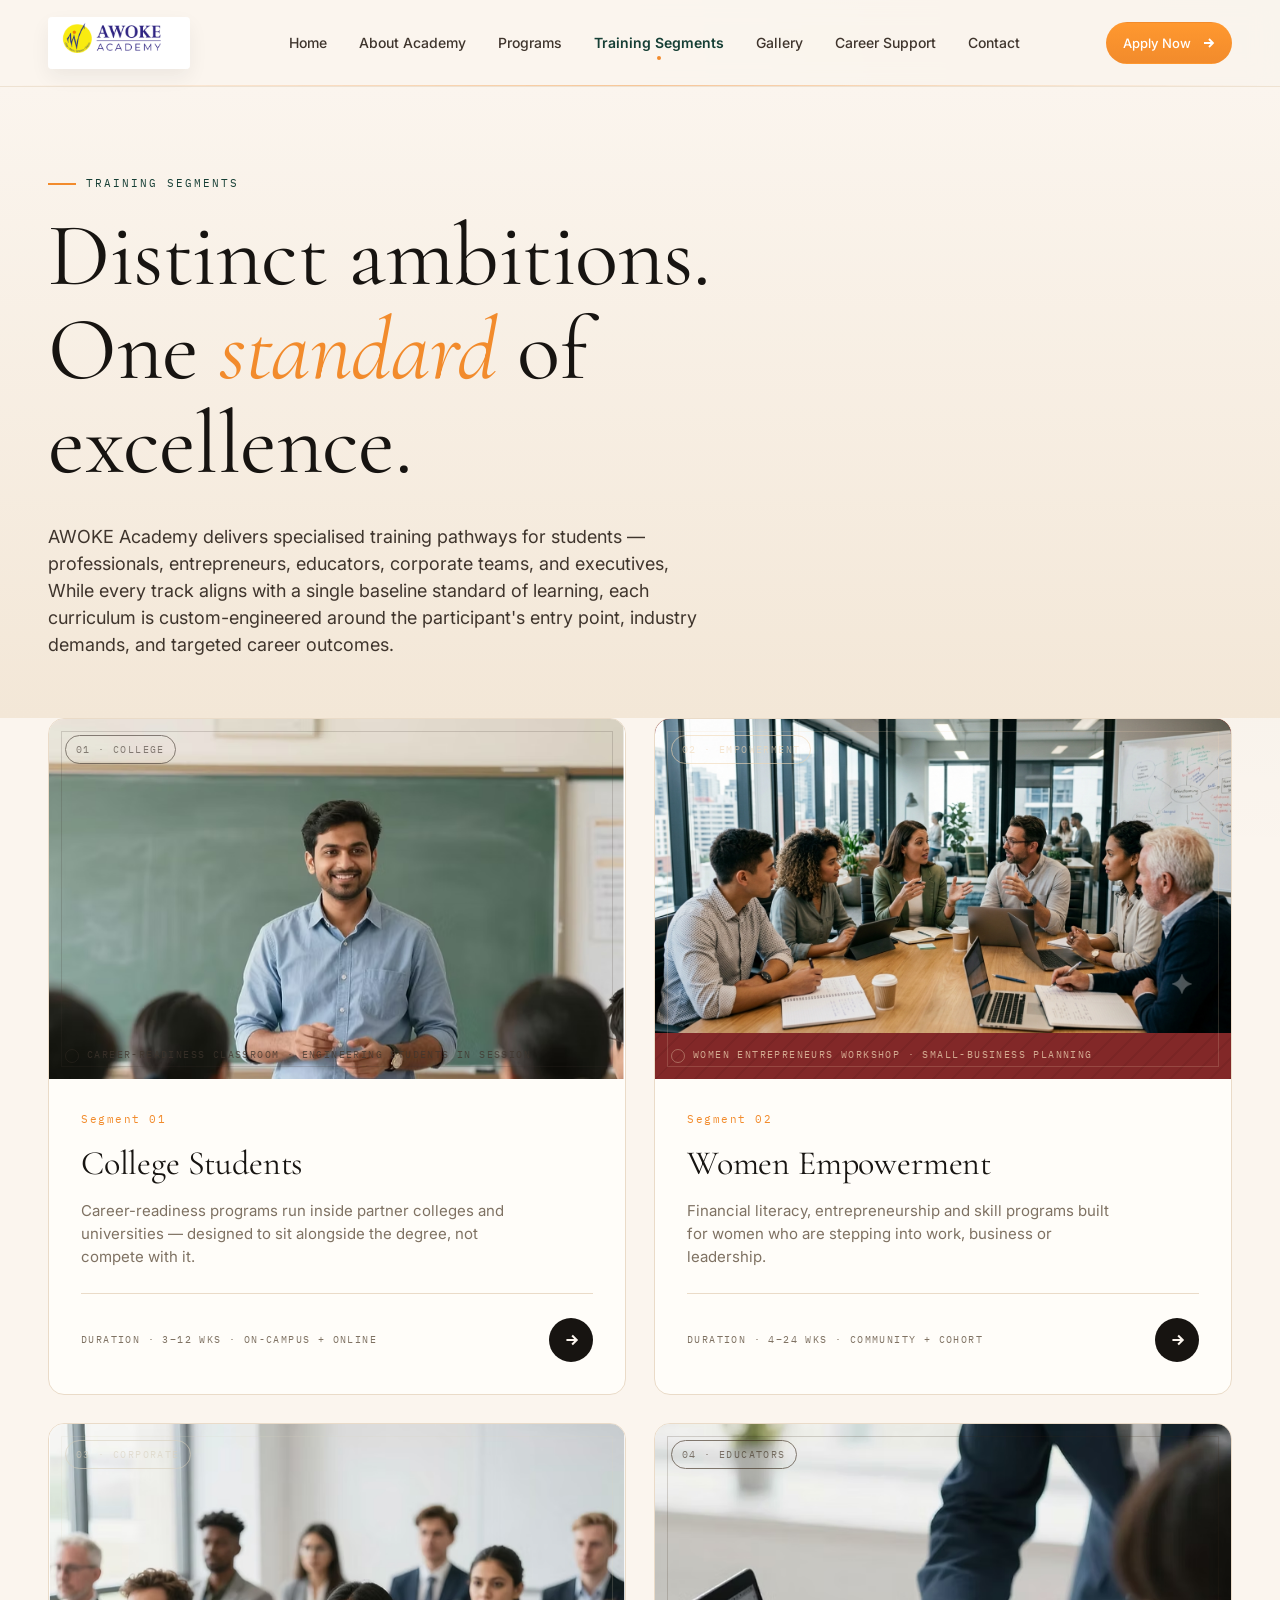
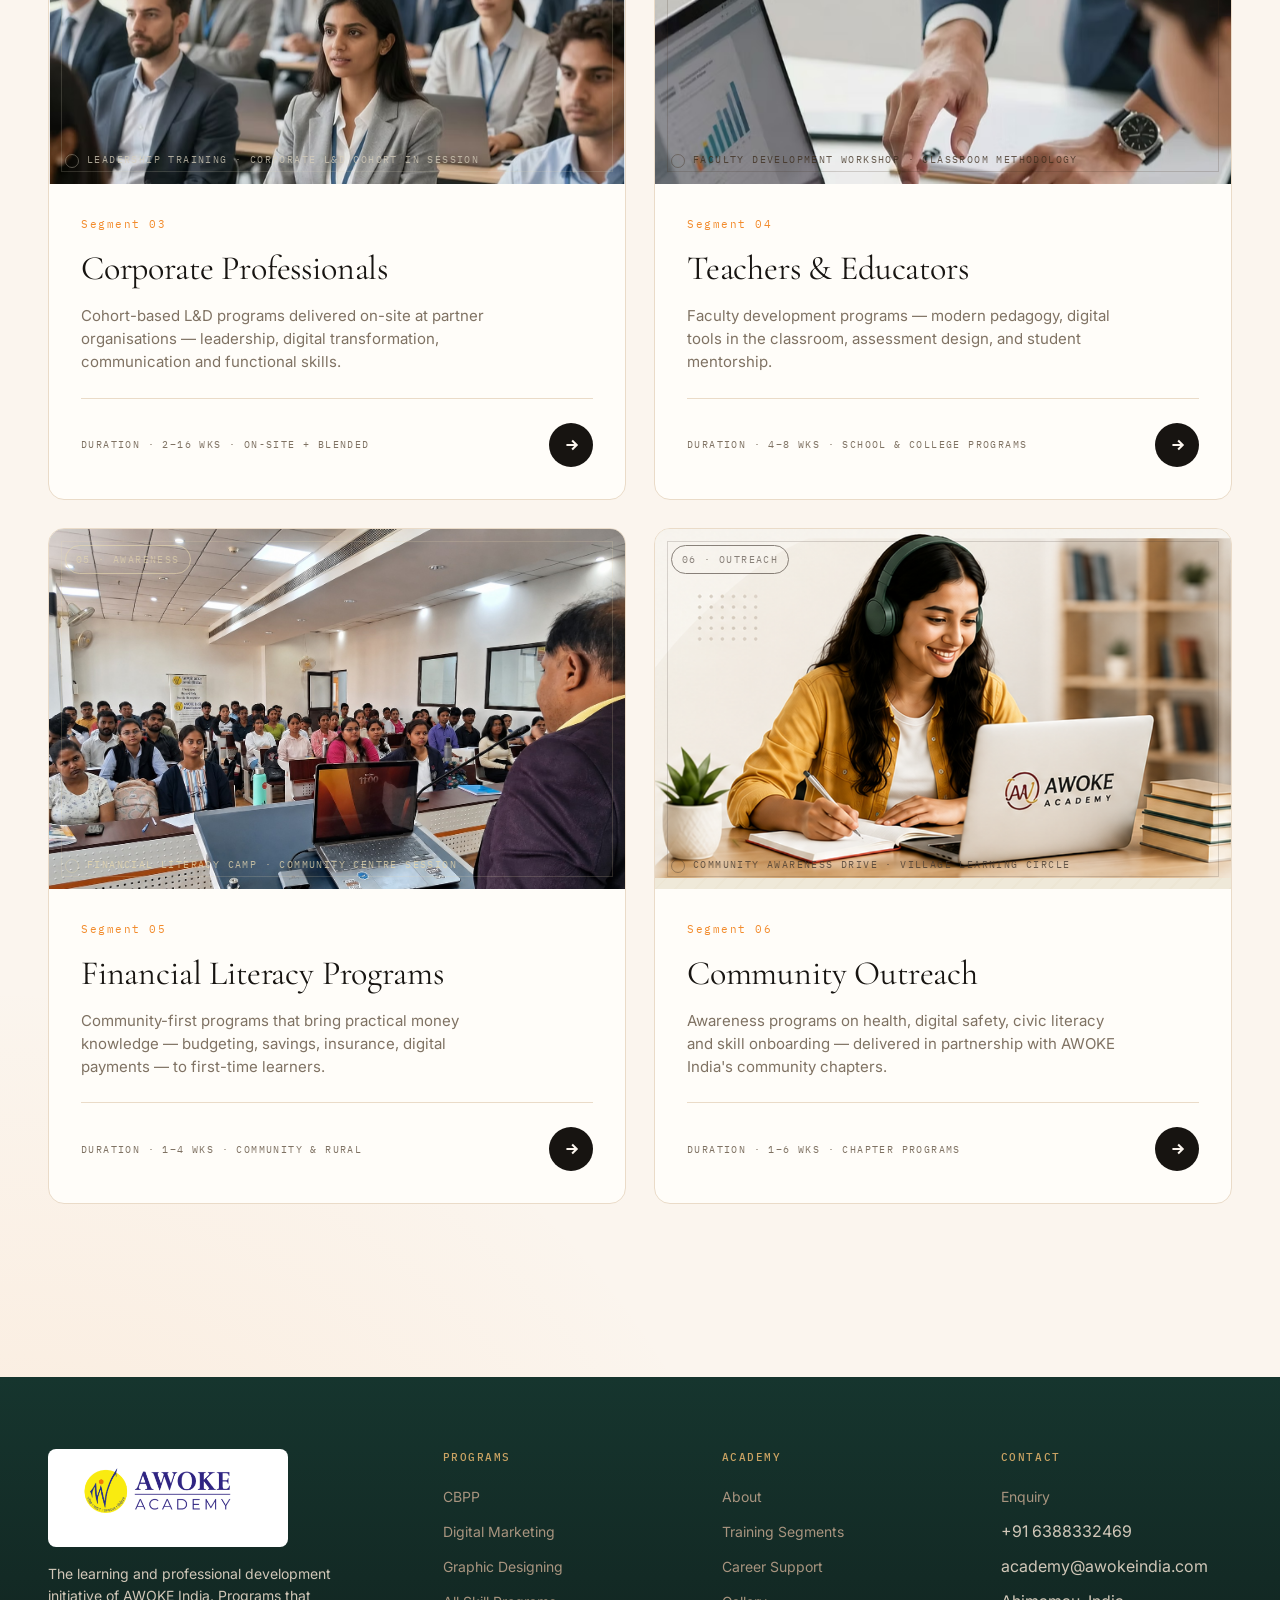
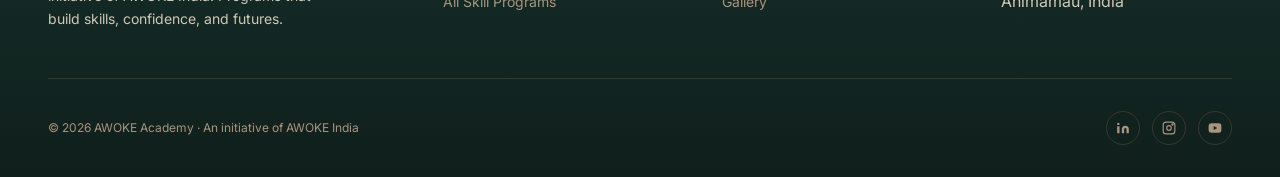
==== commit ff720dfe: "Update training-segments.html" ====
--- a/training-segments.html
+++ b/training-segments.html
@@ -175,7 +175,6 @@
     <div class="footer-grid">
       <div class="footer-brand">
         <img src="assets/awoke-academy-logo.png" alt="AWOKE Academy logo">
-        <h3><span style="color:var(--accent); font-family:var(--sans); font-weight:700;">AWOKE</span> Academy</h3>
         <p>The learning and professional development initiative of AWOKE India. Programs that build skills, confidence, and futures.</p>
       </div>
       <div class="footer-col">
@@ -200,9 +199,9 @@
         <h5>Contact</h5>
         <ul>
           <li><a href="index.html#contact">Enquiry</a></li>
-          <li>+91 80 4712 3200</li>
-          <li>admissions@awokeacademy.in</li>
-          <li>Bengaluru, India</li>
+          <li>+91 6388332469</li>
+          <li>academy@awokeindia.com</li>
+          <li>Ahimamau, India</li>
         </ul>
       </div>
     </div>
--- a/styles.css
+++ b/styles.css
@@ -405,7 +405,7 @@
 }
 .hero-photos .badge {
   position: absolute;
-  top: 56%; left: 57%;
+  top: 10%; left: 65%;
   background: linear-gradient(180deg, var(--forest) 0%, var(--forest-deep) 100%);
   color: var(--paper);
   padding: 20px 24px;
